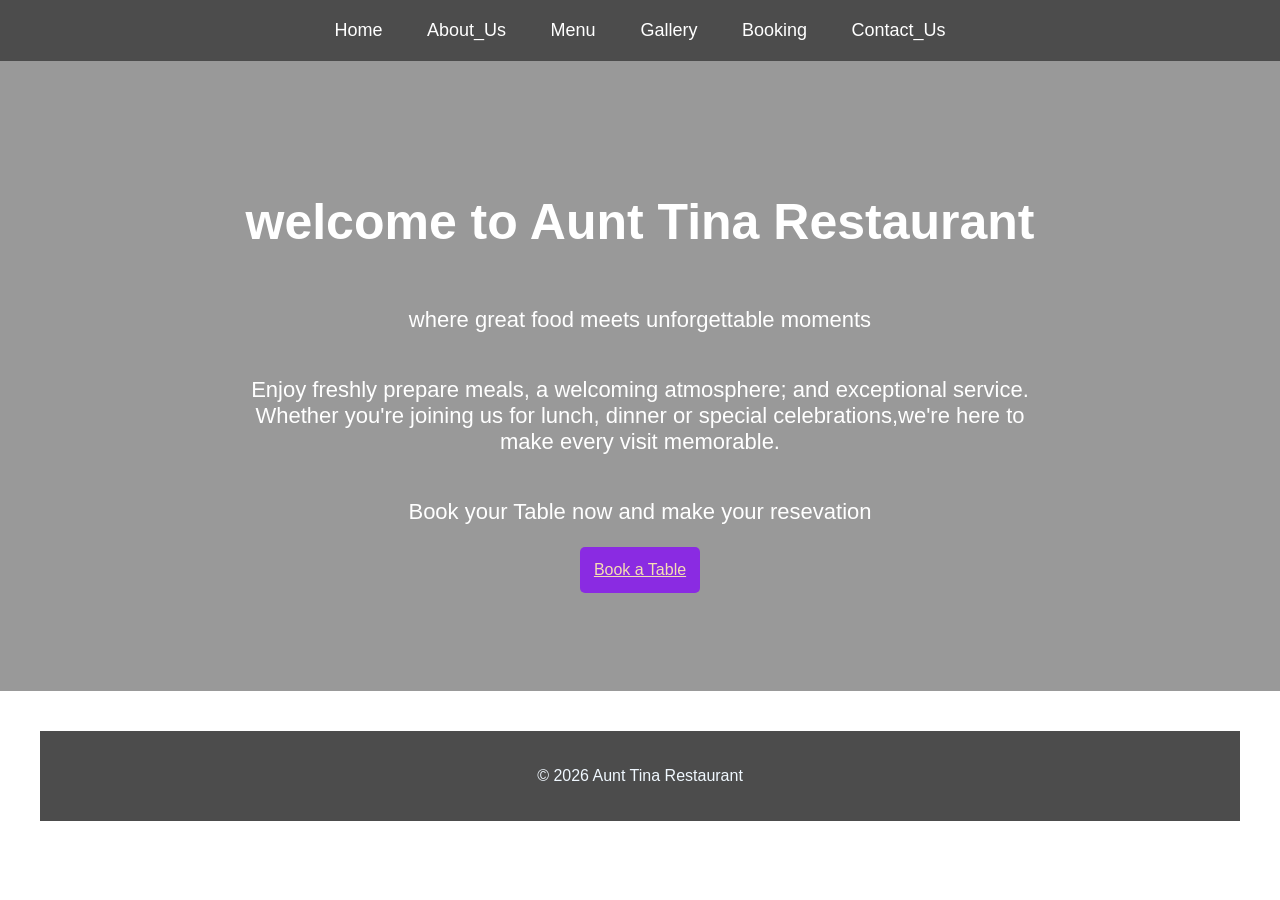
==== index.html @ 79eb687e "Add files via upload" ====
<!DOCTYPE html>
<html lang="en">
<head>
    <meta charset="UTF-8">
    <meta name="viewport" content="width=device-width, initial-scale=1.0">
    <title>aunt tina restaurant</title>
    <link rel="stylesheet" href="style.css">
    <style>
        /* THE BACKGROUD IMAGE*/
        body{
            margin: 0;
            background-image: url("OIP (1).webp");
            background-size: cover;
            background-position: center;
            background-repeat: no-repeat;
            min-height: 100VH;
            font-family: Verdana,sans-serif;
        }
        /* NAVIGATION BAR*/
        nav{
            background-color: rgba(0, 0, 0, 0.7);
            padding: 20PX;
            text-align: center;
        }
        nav a{
            color: white;
            text-decoration: none;
            margin: 20px;
            font-size: 18px;
        }
        /* HOME CONTENT*/
        .home {
            height: 70vh;
            display: flex;
            flex-direction: column;
            justify-content: center;
            align-items: center;
            text-align: center;
            color: white;
            background-color: rgba(0, 0, 0, 0.4);
        }
        .home h1 {
            font-size: 50px;
        }
        .home p {
            font-size: 22px;
        }
        /* BUTTON*/
        .button {
            padding: 14px;
            background-color: blueviolet;
            color: wheat;
            border: navajowhite;
            border-radius: 5px;
            cursor: pointer;
        }
        /* FOOTER */
        footer {
            background-color: rgba(0, 0, 0, 0.7);
            color: aliceblue;
            text-align: center;
            padding: 20px;
            margin: 40px;
        }
    </style>
</head>
<body>
    <!--Navigation-->
    <nav>
        <a href="index.html">Home</a>
         <a href="about_us.html">About_Us</a>
          <a href="menu.html">Menu </a>
           <a href="gallery.html">Gallery</a>
            <a href="booking.html">Booking</a>
             <a href="contact_us.html">Contact_Us</a>
    </nav>
    <!--Home Page-->
    <div class="home">
        <h1>welcome to Aunt Tina Restaurant</h1>
        <p>
            where great food meets unforgettable moments
        </p>
        <p>
            Enjoy freshly prepare meals, a welcoming atmosphere; and exceptional service.<br>
            Whether you're joining us for lunch, dinner or special celebrations,we're here to<br>
            make every visit memorable.
        </p>
        <p>Book your Table now and make your resevation</p>

        <a href="booking.html" class="button">
            Book a Table
        </a>
    </div>

    <!--footer-->
    <footer>
        <p>
            &copy; 2026 Aunt Tina Restaurant
        </p>
    </footer>    
</body>
</html>
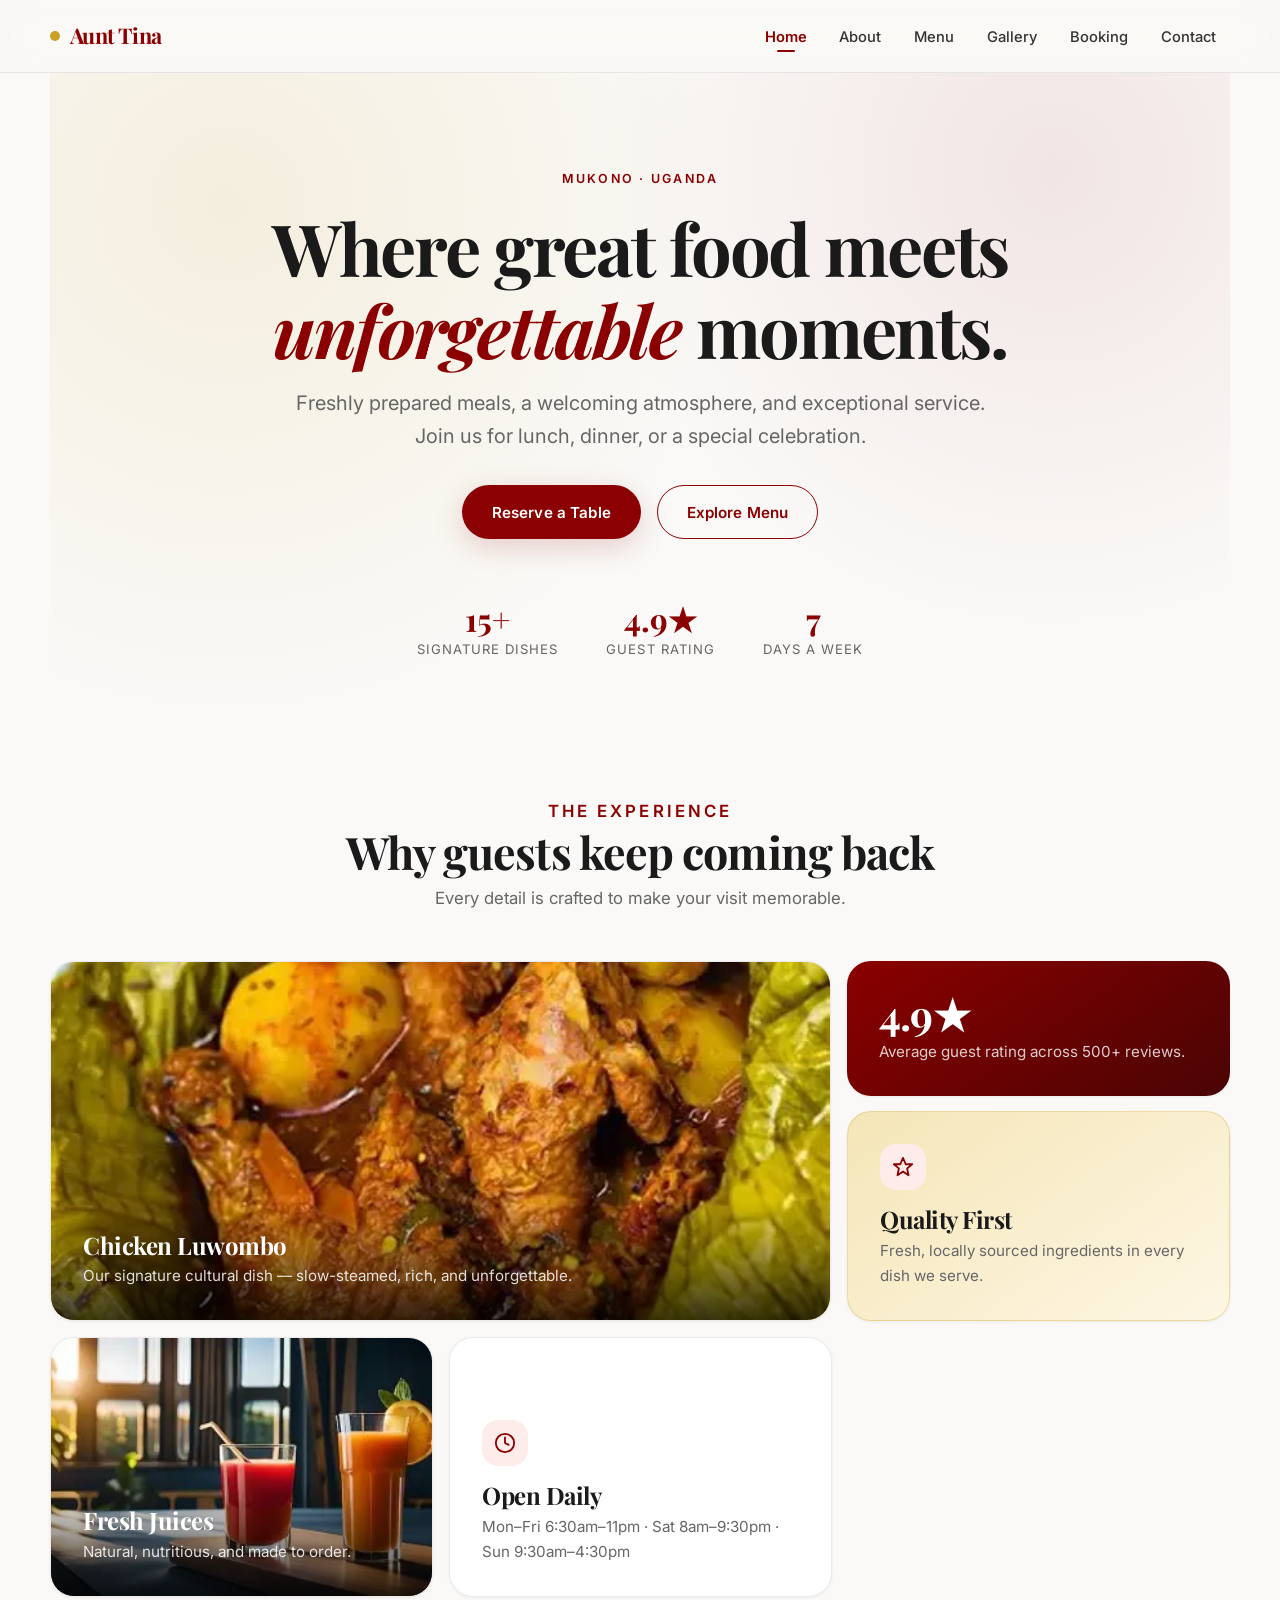
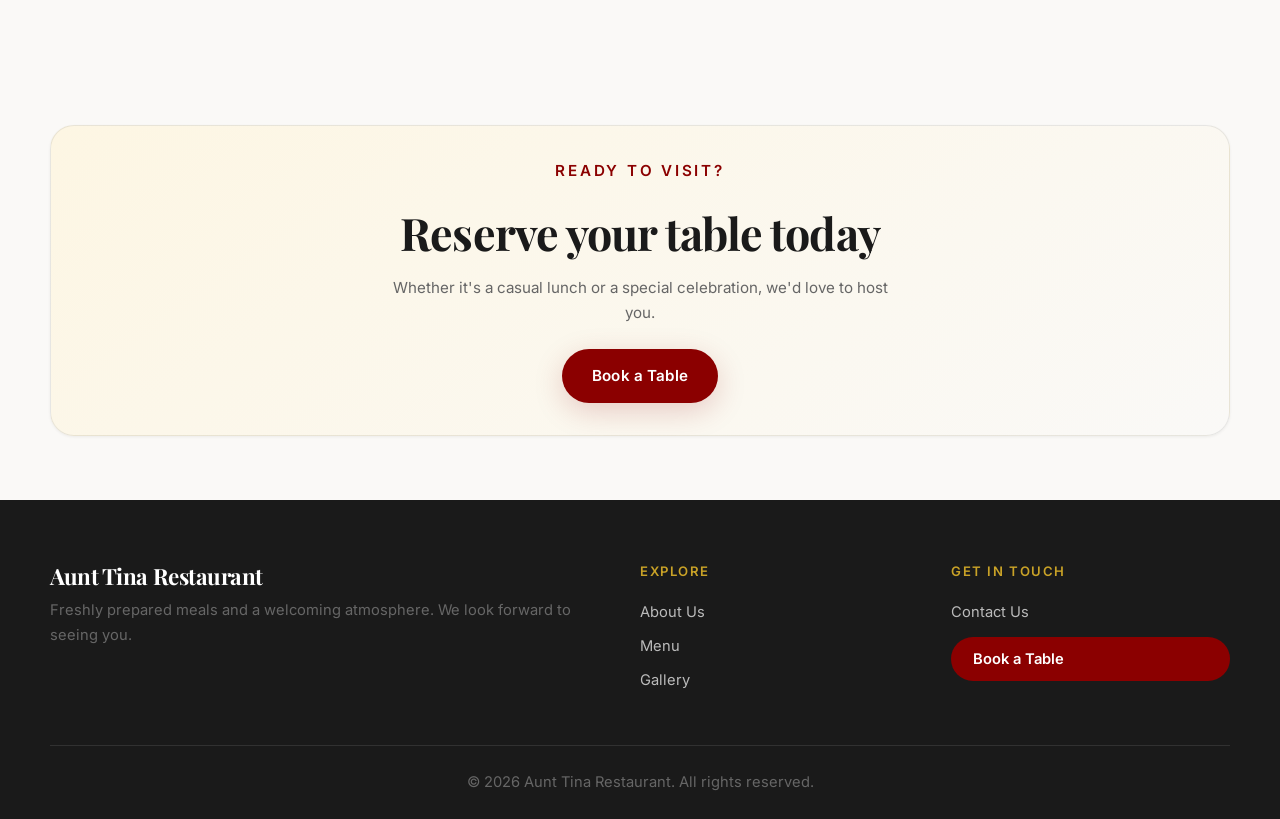
==== commit baf64f83: "Add files via upload" ====
--- a/index.html
+++ b/index.html
@@ -1,102 +1,155 @@
 <!DOCTYPE html>
 <html lang="en">
 <head>
-    <meta charset="UTF-8">
-    <meta name="viewport" content="width=device-width, initial-scale=1.0">
-    <title>aunt tina restaurant</title>
-    <link rel="stylesheet" href="style.css">
-    <style>
-        /* THE BACKGROUD IMAGE*/
-        body{
-            margin: 0;
-            background-image: url("OIP (1).webp");
-            background-size: cover;
-            background-position: center;
-            background-repeat: no-repeat;
-            min-height: 100VH;
-            font-family: Verdana,sans-serif;
-        }
-        /* NAVIGATION BAR*/
-        nav{
-            background-color: rgba(0, 0, 0, 0.7);
-            padding: 20PX;
-            text-align: center;
-        }
-        nav a{
-            color: white;
-            text-decoration: none;
-            margin: 20px;
-            font-size: 18px;
-        }
-        /* HOME CONTENT*/
-        .home {
-            height: 70vh;
-            display: flex;
-            flex-direction: column;
-            justify-content: center;
-            align-items: center;
-            text-align: center;
-            color: white;
-            background-color: rgba(0, 0, 0, 0.4);
-        }
-        .home h1 {
-            font-size: 50px;
-        }
-        .home p {
-            font-size: 22px;
-        }
-        /* BUTTON*/
-        .button {
-            padding: 14px;
-            background-color: blueviolet;
-            color: wheat;
-            border: navajowhite;
-            border-radius: 5px;
-            cursor: pointer;
-        }
-        /* FOOTER */
-        footer {
-            background-color: rgba(0, 0, 0, 0.7);
-            color: aliceblue;
-            text-align: center;
-            padding: 20px;
-            margin: 40px;
-        }
-    </style>
+  <meta charset="UTF-8" />
+  <meta name="viewport" content="width=device-width, initial-scale=1" />
+  <meta name="description" content="Enjoy freshly prepared meals, a warm atmosphere, and exceptional service at Aunt Tina Restaurant in Mukono, Uganda." />
+  <title>Aunt Tina Restaurant — Freshly Prepared, With Love</title>
+
+  <link rel="preconnect" href="https://fonts.googleapis.com" />
+  <link rel="preconnect" href="https://fonts.gstatic.com" crossorigin />
+  <link href="https://fonts.googleapis.com/css2?family=Playfair+Display:ital,wght@0,600;0,700;1,600&family=Inter:wght@400;500;600;700&display=swap" rel="stylesheet" />
+  <link rel="stylesheet" href="style.css" />
 </head>
 <body>
-    <!--Navigation-->
-    <nav>
-        <a href="index.html">Home</a>
-         <a href="about_us.html">About_Us</a>
-          <a href="menu.html">Menu </a>
-           <a href="gallery.html">Gallery</a>
-            <a href="booking.html">Booking</a>
-             <a href="contact_us.html">Contact_Us</a>
-    </nav>
-    <!--Home Page-->
-    <div class="home">
-        <h1>welcome to Aunt Tina Restaurant</h1>
-        <p>
-            where great food meets unforgettable moments
+
+  <!-- ===== HEADER / NAV ===== -->
+  <header class="site-header">
+    <div class="container nav">
+      <a class="nav__brand" href="index.html">
+        <span class="nav__brand-dot"></span>Aunt Tina
+      </a>
+
+      <button class="nav__toggle" aria-label="Toggle menu" aria-expanded="false" aria-controls="nav-links">
+        <span></span><span></span><span></span>
+      </button>
+
+      <ul class="nav__links" id="nav-links">
+        <li><a class="nav__link is-active" href="index.html">Home</a></li>
+        <li><a class="nav__link" href="about.html">About</a></li>
+        <li><a class="nav__link" href="menu.html">Menu</a></li>
+        <li><a class="nav__link" href="gallery.html">Gallery</a></li>
+        <li><a class="nav__link" href="booking.html">Booking</a></li>
+        <li><a class="nav__link" href="contact.html">Contact</a></li>
+      </ul>
+    </div>
+  </header>
+
+  <main>
+    <!-- ===== HERO ===== -->
+    <section class="hero container">
+      <div class="hero__inner reveal">
+        <p class="eyebrow hero__eyebrow">Mukono · Uganda</p>
+        <h1>Where great food meets <em>unforgettable</em> moments.</h1>
+        <p class="hero__lead">
+          Freshly prepared meals, a welcoming atmosphere, and exceptional service.
+          Join us for lunch, dinner, or a special celebration.
         </p>
-        <p>
-            Enjoy freshly prepare meals, a welcoming atmosphere; and exceptional service.<br>
-            Whether you're joining us for lunch, dinner or special celebrations,we're here to<br>
-            make every visit memorable.
+        <div class="hero__actions">
+          <a class="btn btn--primary" href="booking.html">Reserve a Table</a>
+          <a class="btn btn--ghost" href="menu.html">Explore Menu</a>
+        </div>
+
+        <div class="hero__stats">
+          <div class="hero__stat"><strong>15+</strong><span>Signature Dishes</span></div>
+          <div class="hero__stat"><strong>4.9★</strong><span>Guest Rating</span></div>
+          <div class="hero__stat"><strong>7</strong><span>Days a Week</span></div>
+        </div>
+      </div>
+    </section>
+
+    <!-- ===== BENTO HIGHLIGHTS ===== -->
+    <section class="section container">
+      <div class="section-header reveal">
+        <p class="eyebrow">The Experience</p>
+        <h2>Why guests keep coming back</h2>
+        <p>Every detail is crafted to make your visit memorable.</p>
+      </div>
+
+      <div class="bento">
+        <!-- Feature media tile -->
+        <article class="bento__item bento__item--media span-8 row-2 reveal">
+          <img src="chicken.webp" alt="Traditional chicken luwombo served at Aunt Tina Restaurant" />
+          <div class="bento__overlay">
+            <h3>Chicken Luwombo</h3>
+            <p>Our signature cultural dish — slow-steamed, rich, and unforgettable.</p>
+          </div>
+        </article>
+
+        <!-- Stat tile -->
+        <article class="bento__item bento__item--stat span-4 reveal reveal-delay-1">
+          <h3>4.9★</h3>
+          <p>Average guest rating across 500+ reviews.</p>
+        </article>
+
+        <!-- Accent tile -->
+        <article class="bento__item bento__item--accent span-4 reveal reveal-delay-2">
+          <div class="bento__icon" aria-hidden="true">
+            <svg viewBox="0 0 24 24" fill="none" stroke="currentColor" stroke-width="2" stroke-linecap="round" stroke-linejoin="round"><path d="M12 2l3 7h7l-5.5 4.5L18 21l-6-4-6 4 1.5-7.5L2 9h7z"/></svg>
+          </div>
+          <h3>Quality First</h3>
+          <p>Fresh, locally sourced ingredients in every dish we serve.</p>
+        </article>
+
+        <!-- Media tile -->
+        <article class="bento__item bento__item--media span-4 reveal reveal-delay-2">
+          <img src="juice.webp" alt="Fresh fruit juice" />
+          <div class="bento__overlay">
+            <h3>Fresh Juices</h3>
+            <p>Natural, nutritious, and made to order.</p>
+          </div>
+        </article>
+
+        <!-- Info tile -->
+        <article class="bento__item span-4 reveal reveal-delay-3">
+          <div class="bento__icon" aria-hidden="true">
+            <svg viewBox="0 0 24 24" fill="none" stroke="currentColor" stroke-width="2" stroke-linecap="round" stroke-linejoin="round"><circle cx="12" cy="12" r="10"/><polyline points="12 6 12 12 16 14"/></svg>
+          </div>
+          <h3>Open Daily</h3>
+          <p>Mon–Fri 6:30am–11pm · Sat 8am–9:30pm · Sun 9:30am–4:30pm</p>
+        </article>
+      </div>
+    </section>
+
+    <!-- ===== CTA BAND ===== -->
+    <section class="section container">
+      <div class="form-card reveal" style="text-align:center;background:linear-gradient(145deg,#fdf6e3,#faf9f7);">
+        <p class="eyebrow">Ready to visit?</p>
+        <h2 style="margin:0.5rem 0 1rem;">Reserve your table today</h2>
+        <p style="max-width:52ch;margin:0 auto 1.5rem;">
+          Whether it's a casual lunch or a special celebration, we'd love to host you.
         </p>
-        <p>Book your Table now and make your resevation</p>
+        <a class="btn btn--primary" href="booking.html">Book a Table</a>
+      </div>
+    </section>
+  </main>
 
-        <a href="booking.html" class="button">
-            Book a Table
-        </a>
+  <!-- ===== FOOTER ===== -->
+  <footer class="site-footer">
+    <div class="container">
+      <div class="footer-grid">
+        <section>
+          <h2>Aunt Tina Restaurant</h2>
+          <p>Freshly prepared meals and a welcoming atmosphere. We look forward to seeing you.</p>
+        </section>
+        <section>
+          <h3>Explore</h3>
+          <a href="about.html">About Us</a>
+          <a href="menu.html">Menu</a>
+          <a href="gallery.html">Gallery</a>
+        </section>
+        <section>
+          <h3>Get in touch</h3>
+          <a href="contact.html">Contact Us</a>
+          <a href="booking.html" class="footer-cta">Book a Table</a>
+        </section>
+      </div>
+      <div class="footer-bottom">
+        <p>&copy; <span data-year>2026</span> Aunt Tina Restaurant. All rights reserved.</p>
+      </div>
     </div>
+  </footer>
 
-    <!--footer-->
-    <footer>
-        <p>
-            &copy; 2026 Aunt Tina Restaurant
-        </p>
-    </footer>    
+  <script src="main.js"></script>
 </body>
 </html>
--- a/style.css
+++ b/style.css
@@ -0,0 +1,901 @@
+/* ============================================
+   AUNT TINA RESTAURANT — MODERN DESIGN SYSTEM
+   ============================================ */
+
+/* ---------- 1. CSS VARIABLES ---------- */
+:root {
+  /* Brand colors */
+  --brand-900: #4a0404;
+  --brand-700: #8b0000;
+  --brand-500: #c0392b;
+  --brand-400: #e74c3c;
+  --brand-100: #fdecea;
+
+  /* Neutrals */
+  --ink-900: #1a1a1a;
+  --ink-700: #333333;
+  --ink-500: #666666;
+  --ink-300: #a0a0a0;
+  --ink-100: #e5e5e5;
+  --paper: #faf9f7;
+  --white: #ffffff;
+
+  /* Accents */
+  --gold: #c9a227;
+  --gold-soft: #f5e6b8;
+
+  /* Semantic */
+  --bg: var(--paper);
+  --surface: var(--white);
+  --text: var(--ink-700);
+  --text-muted: var(--ink-500);
+  --border: rgba(0, 0, 0, 0.08);
+
+  /* Effects */
+  --shadow-sm: 0 1px 3px rgba(0, 0, 0, 0.06);
+  --shadow-md: 0 4px 16px rgba(0, 0, 0, 0.08);
+  --shadow-lg: 0 12px 40px rgba(0, 0, 0, 0.12);
+  --shadow-glow: 0 8px 30px rgba(139, 0, 0, 0.18);
+
+  /* Radii */
+  --r-sm: 10px;
+  --r-md: 16px;
+  --r-lg: 24px;
+  --r-xl: 32px;
+  --r-full: 999px;
+
+  /* Spacing scale (8px base) */
+  --s-1: 4px;
+  --s-2: 8px;
+  --s-3: 16px;
+  --s-4: 24px;
+  --s-5: 32px;
+  --s-6: 48px;
+  --s-7: 64px;
+  --s-8: 96px;
+
+  /* Typography */
+  --font-display: "Playfair Display", Georgia, serif;
+  --font-body: "Inter", system-ui, -apple-system, sans-serif;
+
+  /* Layout */
+  --container: 1180px;
+  --nav-h: 72px;
+
+  /* Motion */
+  --ease-out: cubic-bezier(0.22, 1, 0.36, 1);
+  --ease-spring: cubic-bezier(0.34, 1.56, 0.64, 1);
+}
+
+/* ---------- 2. RESET ---------- */
+*, *::before, *::after {
+  box-sizing: border-box;
+  margin: 0;
+  padding: 0;
+}
+
+html {
+  scroll-behavior: smooth;
+  -webkit-text-size-adjust: 100%;
+}
+
+body {
+  font-family: var(--font-body);
+  background: var(--bg);
+  color: var(--text);
+  line-height: 1.65;
+  font-size: 16px;
+  -webkit-font-smoothing: antialiased;
+  min-height: 100vh;
+  display: flex;
+  flex-direction: column;
+}
+
+img {
+  max-width: 100%;
+  height: auto;
+  display: block;
+}
+
+a {
+  color: inherit;
+  text-decoration: none;
+}
+
+ul { list-style: none; }
+
+button, input, select, textarea {
+  font: inherit;
+  color: inherit;
+}
+
+:focus-visible {
+  outline: 3px solid var(--gold);
+  outline-offset: 3px;
+}
+
+/* ---------- 3. TYPOGRAPHY ---------- */
+h1, h2, h3, h4 {
+  font-family: var(--font-display);
+  color: var(--ink-900);
+  line-height: 1.15;
+  letter-spacing: -0.02em;
+  font-weight: 700;
+}
+
+h1 {
+  font-size: clamp(2.4rem, 6vw, 4.5rem);
+  letter-spacing: -0.03em;
+}
+
+h2 {
+  font-size: clamp(1.8rem, 4vw, 2.8rem);
+  letter-spacing: -0.02em;
+}
+
+h3 {
+  font-size: clamp(1.2rem, 2.5vw, 1.5rem);
+}
+
+p { color: var(--text-muted); }
+
+.eyebrow {
+  font-family: var(--font-body);
+  font-size: 0.78rem;
+  font-weight: 600;
+  letter-spacing: 0.18em;
+  text-transform: uppercase;
+  color: var(--brand-700);
+}
+
+/* ---------- 4. LAYOUT UTILITIES ---------- */
+.container {
+  width: min(100% - 2.5rem, var(--container));
+  margin-inline: auto;
+}
+
+.section {
+  padding-block: var(--s-7);
+}
+
+.section--tight { padding-block: var(--s-6); }
+
+.section-header {
+  text-align: center;
+  max-width: 640px;
+  margin: 0 auto var(--s-6);
+}
+
+.section-header p {
+  margin-top: var(--s-2);
+  font-size: 1.05rem;
+}
+
+/* ---------- 5. BUTTONS ---------- */
+.btn {
+  display: inline-flex;
+  align-items: center;
+  justify-content: center;
+  gap: var(--s-2);
+  padding: 0.85rem 1.8rem;
+  border-radius: var(--r-full);
+  font-family: var(--font-body);
+  font-weight: 600;
+  font-size: 0.95rem;
+  letter-spacing: 0.01em;
+  border: 1.5px solid transparent;
+  cursor: pointer;
+  transition: transform 0.25s var(--ease-spring),
+              box-shadow 0.25s var(--ease-out),
+              background 0.25s var(--ease-out),
+              color 0.25s var(--ease-out);
+  -webkit-tap-highlight-color: transparent;
+}
+
+.btn:active { transform: scale(0.97); }
+
+.btn--primary {
+  background: var(--brand-700);
+  color: var(--white);
+  box-shadow: var(--shadow-glow);
+}
+
+.btn--primary:hover {
+  background: var(--brand-900);
+  transform: translateY(-2px);
+  box-shadow: 0 14px 34px rgba(139, 0, 0, 0.28);
+}
+
+.btn--ghost {
+  background: transparent;
+  color: var(--brand-700);
+  border-color: var(--brand-700);
+}
+
+.btn--ghost:hover {
+  background: var(--brand-700);
+  color: var(--white);
+  transform: translateY(-2px);
+}
+
+.btn--gold {
+  background: var(--gold);
+  color: var(--ink-900);
+}
+
+.btn--gold:hover {
+  background: var(--gold-soft);
+  transform: translateY(-2px);
+  box-shadow: var(--shadow-md);
+}
+
+.btn--full { width: 100%; }
+
+/* ---------- 6. HEADER / NAV (Frosted Glass) ---------- */
+.site-header {
+  position: sticky;
+  top: 0;
+  z-index: 1000;
+  background: rgba(250, 249, 247, 0.72);
+  backdrop-filter: saturate(180%) blur(18px);
+  -webkit-backdrop-filter: saturate(180%) blur(18px);
+  border-bottom: 1px solid var(--border);
+  transition: box-shadow 0.3s var(--ease-out);
+}
+
+.site-header.is-scrolled { box-shadow: var(--shadow-sm); }
+
+.nav {
+  height: var(--nav-h);
+  display: flex;
+  align-items: center;
+  justify-content: space-between;
+}
+
+.nav__brand {
+  font-family: var(--font-display);
+  font-size: 1.35rem;
+  font-weight: 700;
+  letter-spacing: -0.02em;
+  color: var(--brand-700);
+  display: flex;
+  align-items: center;
+  gap: 0.6rem;
+}
+
+.nav__brand-dot {
+  width: 10px;
+  height: 10px;
+  border-radius: 50%;
+  background: var(--gold);
+  display: inline-block;
+}
+
+.nav__links {
+  display: flex;
+  align-items: center;
+  gap: var(--s-1);
+  list-style: none;
+}
+
+.nav__link {
+  position: relative;
+  padding: 0.5rem 0.9rem;
+  font-size: 0.92rem;
+  font-weight: 500;
+  color: var(--ink-700);
+  border-radius: var(--r-full);
+  transition: color 0.2s, background 0.2s;
+}
+
+.nav__link:hover {
+  background: rgba(139, 0, 0, 0.06);
+  color: var(--brand-700);
+}
+
+.nav__link.is-active {
+  color: var(--brand-700);
+  font-weight: 600;
+}
+
+.nav__link.is-active::after {
+  content: "";
+  position: absolute;
+  bottom: 2px;
+  left: 50%;
+  transform: translateX(-50%);
+  width: 18px;
+  height: 2px;
+  border-radius: 2px;
+  background: var(--brand-700);
+}
+
+/* Mobile nav toggle */
+.nav__toggle {
+  display: none;
+  background: none;
+  border: none;
+  cursor: pointer;
+  padding: 0.4rem;
+  border-radius: var(--r-sm);
+  color: var(--ink-900);
+}
+
+.nav__toggle span {
+  display: block;
+  width: 22px;
+  height: 2px;
+  background: currentColor;
+  border-radius: 2px;
+  transition: transform 0.3s var(--ease-out), opacity 0.3s;
+}
+
+.nav__toggle span + span { margin-top: 5px; }
+
+.nav__toggle.is-open span:nth-child(1) {
+  transform: translateY(7px) rotate(45deg);
+}
+.nav__toggle.is-open span:nth-child(2) { opacity: 0; }
+.nav__toggle.is-open span:nth-child(3) {
+  transform: translateY(-7px) rotate(-45deg);
+}
+
+/* ---------- 7. HERO ---------- */
+.hero {
+  position: relative;
+  padding-block: var(--s-8) var(--s-7);
+  text-align: center;
+  overflow: hidden;
+}
+
+.hero::before {
+  content: "";
+  position: absolute;
+  inset: 0;
+  background:
+    radial-gradient(circle at 15% 20%, rgba(201, 162, 39, 0.12), transparent 45%),
+    radial-gradient(circle at 85% 15%, rgba(139, 0, 0, 0.08), transparent 40%);
+  pointer-events: none;
+}
+
+.hero__inner { position: relative; z-index: 1; }
+
+.hero__eyebrow { margin-bottom: var(--s-3); }
+
+.hero h1 {
+  max-width: 18ch;
+  margin-inline: auto;
+  margin-bottom: var(--s-3);
+}
+
+.hero h1 em {
+  font-style: italic;
+  color: var(--brand-700);
+}
+
+.hero__lead {
+  font-size: clamp(1.05rem, 2vw, 1.25rem);
+  max-width: 56ch;
+  margin-inline: auto;
+  margin-bottom: var(--s-5);
+}
+
+.hero__actions {
+  display: flex;
+  flex-wrap: wrap;
+  gap: var(--s-3);
+  justify-content: center;
+}
+
+.hero__stats {
+  display: flex;
+  justify-content: center;
+  gap: var(--s-6);
+  margin-top: var(--s-7);
+  flex-wrap: wrap;
+}
+
+.hero__stat strong {
+  display: block;
+  font-family: var(--font-display);
+  font-size: 2rem;
+  color: var(--brand-700);
+  line-height: 1;
+}
+
+.hero__stat span {
+  font-size: 0.82rem;
+  letter-spacing: 0.08em;
+  text-transform: uppercase;
+  color: var(--text-muted);
+}
+
+/* ---------- 8. BENTO GRID SYSTEM ---------- */
+.bento {
+  display: grid;
+  gap: var(--s-3);
+  grid-template-columns: repeat(12, 1fr);
+  grid-auto-rows: minmax(120px, auto);
+}
+
+.bento__item {
+  background: var(--surface);
+  border: 1px solid var(--border);
+  border-radius: var(--r-lg);
+  padding: var(--s-5);
+  box-shadow: var(--shadow-sm);
+  transition: transform 0.3s var(--ease-out), box-shadow 0.3s var(--ease-out);
+  position: relative;
+  overflow: hidden;
+  display: flex;
+  flex-direction: column;
+  justify-content: flex-end;
+}
+
+.bento__item:hover {
+  transform: translateY(-4px);
+  box-shadow: var(--shadow-lg);
+}
+
+/* Bento spans */
+.span-4  { grid-column: span 4; }
+.span-6  { grid-column: span 6; }
+.span-8  { grid-column: span 8; }
+.span-12 { grid-column: span 12; }
+
+.row-2 { grid-row: span 2; }
+
+/* Image tiles */
+.bento__item--media {
+  padding: 0;
+  min-height: 260px;
+  justify-content: flex-end;
+}
+
+.bento__item--media img {
+  position: absolute;
+  inset: 0;
+  width: 100%;
+  height: 100%;
+  object-fit: cover;
+  transition: transform 0.6s var(--ease-out);
+}
+
+.bento__item--media:hover img { transform: scale(1.06); }
+
+.bento__overlay {
+  position: relative;
+  z-index: 1;
+  padding: var(--s-5);
+  background: linear-gradient(to top, rgba(0,0,0,0.75), transparent);
+  color: var(--white);
+}
+
+.bento__overlay h3 {
+  color: var(--white);
+  margin-bottom: var(--s-1);
+}
+
+.bento__overlay p {
+  color: rgba(255,255,255,0.85);
+  font-size: 0.92rem;
+}
+
+/* Stat tile */
+.bento__item--stat {
+  justify-content: center;
+  align-items: flex-start;
+  background: linear-gradient(145deg, var(--brand-700), var(--brand-900));
+  color: var(--white);
+  border: none;
+}
+
+.bento__item--stat h3 {
+  color: var(--white);
+  font-size: 2.6rem;
+  line-height: 1;
+  margin-bottom: var(--s-1);
+}
+
+.bento__item--stat p {
+  color: rgba(255,255,255,0.8);
+  font-size: 0.9rem;
+}
+
+/* Accent tile */
+.bento__item--accent {
+  background: linear-gradient(145deg, var(--gold-soft), #fdf6e3);
+  border-color: rgba(201, 162, 39, 0.3);
+}
+
+.bento__icon {
+  width: 46px;
+  height: 46px;
+  border-radius: var(--r-md);
+  background: var(--brand-100);
+  color: var(--brand-700);
+  display: grid;
+  place-items: center;
+  margin-bottom: var(--s-3);
+}
+
+.bento__icon svg { width: 22px; height: 22px; }
+
+.bento__item h3 { margin-bottom: var(--s-1); }
+
+.bento__item p { font-size: 0.95rem; }
+
+/* ---------- 9. MENU CARDS ---------- */
+.menu-grid {
+  display: grid;
+  gap: var(--s-3);
+  grid-template-columns: repeat(auto-fit, minmax(280px, 1fr));
+}
+
+.menu-card {
+  background: var(--surface);
+  border: 1px solid var(--border);
+  border-radius: var(--r-md);
+  padding: var(--s-4);
+  display: flex;
+  justify-content: space-between;
+  align-items: flex-start;
+  gap: var(--s-3);
+  transition: transform 0.25s var(--ease-out), box-shadow 0.25s var(--ease-out), border-color 0.25s;
+}
+
+.menu-card:hover {
+  transform: translateY(-3px);
+  box-shadow: var(--shadow-md);
+  border-color: rgba(139, 0, 0, 0.15);
+}
+
+.menu-card h3 {
+  font-size: 1.1rem;
+  margin-bottom: var(--s-1);
+}
+
+.menu-card p {
+  font-size: 0.88rem;
+  line-height: 1.5;
+}
+
+.menu-card__price {
+  font-family: var(--font-display);
+  font-weight: 700;
+  font-size: 1.05rem;
+  color: var(--brand-700);
+  white-space: nowrap;
+  padding-top: 2px;
+}
+
+.menu-category { margin-bottom: var(--s-6); }
+
+.menu-category__title {
+  font-size: 1.5rem;
+  margin-bottom: var(--s-4);
+  padding-bottom: var(--s-2);
+  border-bottom: 2px solid var(--brand-700);
+  display: inline-block;
+}
+
+/* ---------- 10. CHEF CARDS ---------- */
+.chefs-grid {
+  display: grid;
+  gap: var(--s-3);
+  grid-template-columns: repeat(auto-fit, minmax(220px, 1fr));
+}
+
+.chef-card {
+  background: var(--surface);
+  border: 1px solid var(--border);
+  border-radius: var(--r-lg);
+  padding: var(--s-5) var(--s-4);
+  text-align: center;
+  box-shadow: var(--shadow-sm);
+  transition: transform 0.3s var(--ease-out), box-shadow 0.3s var(--ease-out);
+}
+
+.chef-card:hover {
+  transform: translateY(-5px);
+  box-shadow: var(--shadow-lg);
+}
+
+.chef-card__photo {
+  width: 110px;
+  height: 110px;
+  border-radius: 50%;
+  object-fit: cover;
+  margin: 0 auto var(--s-3);
+  border: 3px solid var(--gold-soft);
+  box-shadow: 0 0 0 4px var(--white), 0 6px 18px rgba(139, 0, 0, 0.12);
+  transition: transform 0.3s var(--ease-spring);
+}
+
+.chef-card:hover .chef-card__photo { transform: scale(1.05); }
+
+.chef-card h3 { font-size: 1.1rem; margin-bottom: var(--s-1); }
+
+.chef-card__role {
+  font-size: 0.8rem;
+  font-weight: 600;
+  letter-spacing: 0.08em;
+  text-transform: uppercase;
+  color: var(--gold);
+  margin-bottom: var(--s-2);
+}
+
+.chef-card p { font-size: 0.88rem; line-height: 1.55; }
+
+/* ---------- 11. FORMS ---------- */
+.form-card {
+  background: var(--surface);
+  border: 1px solid var(--border);
+  border-radius: var(--r-lg);
+  padding: var(--s-5);
+  box-shadow: var(--shadow-sm);
+}
+
+.form-card h2 { margin-bottom: var(--s-2); }
+
+.form-card > p {
+  margin-bottom: var(--s-4);
+  font-size: 0.95rem;
+}
+
+.form-group { margin-bottom: var(--s-3); }
+
+.form-group label {
+  display: block;
+  font-size: 0.85rem;
+  font-weight: 600;
+  color: var(--ink-700);
+  margin-bottom: var(--s-1);
+}
+
+.form-group input,
+.form-group select,
+.form-group textarea {
+  width: 100%;
+  padding: 0.8rem 1rem;
+  border: 1.5px solid var(--ink-100);
+  border-radius: var(--r-sm);
+  background: var(--white);
+  font-size: 0.95rem;
+  transition: border-color 0.2s, box-shadow 0.2s;
+}
+
+.form-group input:focus,
+.form-group select:focus,
+.form-group textarea:focus {
+  outline: none;
+  border-color: var(--brand-500);
+  box-shadow: 0 0 0 4px rgba(192, 57, 43, 0.1);
+}
+
+.form-group textarea { resize: vertical; min-height: 100px; }
+
+.form-row {
+  display: grid;
+  gap: var(--s-3);
+  grid-template-columns: 1fr 1fr;
+}
+
+.booking-grid {
+  display: grid;
+  gap: var(--s-4);
+  grid-template-columns: repeat(auto-fit, minmax(min(100%, 320px), 1fr));
+}
+
+/* ---------- 12. CONTACT INFO ---------- */
+.info-grid {
+  display: grid;
+  gap: var(--s-3);
+  grid-template-columns: repeat(auto-fit, minmax(240px, 1fr));
+}
+
+.info-card {
+  background: var(--surface);
+  border: 1px solid var(--border);
+  border-radius: var(--r-md);
+  padding: var(--s-4);
+  transition: transform 0.25s var(--ease-out), box-shadow 0.25s;
+}
+
+.info-card:hover {
+  transform: translateY(-3px);
+  box-shadow: var(--shadow-md);
+}
+
+.info-card__icon {
+  width: 44px;
+  height: 44px;
+  border-radius: var(--r-sm);
+  background: var(--brand-100);
+  color: var(--brand-700);
+  display: grid;
+  place-items: center;
+  margin-bottom: var(--s-3);
+}
+
+.info-card h3 {
+  font-size: 1.05rem;
+  margin-bottom: var(--s-2);
+}
+
+.info-card a {
+  color: var(--brand-700);
+  font-weight: 500;
+  transition: color 0.2s;
+}
+
+.info-card a:hover { color: var(--brand-500); }
+
+.info-card p { font-size: 0.9rem; line-height: 1.6; }
+
+/* ---------- 13. SCROLL ANIMATIONS ---------- */
+.reveal {
+  opacity: 0;
+  transform: translateY(28px);
+  transition: opacity 0.7s var(--ease-out), transform 0.7s var(--ease-out);
+  will-change: opacity, transform;
+}
+
+.reveal.is-visible {
+  opacity: 1;
+  transform: none;
+}
+
+.reveal-delay-1 { transition-delay: 0.08s; }
+.reveal-delay-2 { transition-delay: 0.16s; }
+.reveal-delay-3 { transition-delay: 0.24s; }
+.reveal-delay-4 { transition-delay: 0.32s; }
+
+@media (prefers-reduced-motion: reduce) {
+  .reveal { opacity: 1; transform: none; transition: none; }
+  html { scroll-behavior: auto; }
+}
+
+/* ---------- 14. FOOTER ---------- */
+.site-footer {
+  background: var(--ink-900);
+  color: rgba(255, 255, 255, 0.75);
+  padding-block: var(--s-7) var(--s-4);
+  margin-top: auto;
+}
+
+.footer-grid {
+  display: grid;
+  gap: var(--s-5);
+  grid-template-columns: 2fr 1fr 1fr;
+  margin-bottom: var(--s-6);
+}
+
+.site-footer h2 {
+  font-size: 1.4rem;
+  color: var(--white);
+  margin-bottom: var(--s-2);
+}
+
+.site-footer h3 {
+  font-size: 0.82rem;
+  font-weight: 600;
+  letter-spacing: 0.12em;
+  text-transform: uppercase;
+  color: var(--gold);
+  margin-bottom: var(--s-3);
+  font-family: var(--font-body);
+}
+
+.site-footer p { font-size: 0.92rem; line-height: 1.7; }
+
+.site-footer a {
+  display: block;
+  padding: 0.3rem 0;
+  font-size: 0.92rem;
+  color: rgba(255, 255, 255, 0.7);
+  transition: color 0.2s, transform 0.2s;
+}
+
+.site-footer a:hover {
+  color: var(--white);
+  transform: translateX(3px);
+}
+
+.footer-cta {
+  display: inline-block;
+  margin-top: var(--s-2);
+  padding: 0.6rem 1.4rem !important;
+  background: var(--brand-700);
+  color: var(--white) !important;
+  border-radius: var(--r-full);
+  font-weight: 600;
+  transition: background 0.2s, transform 0.2s !important;
+}
+
+.footer-cta:hover {
+  background: var(--brand-500);
+  transform: translateY(-2px) !important;
+}
+
+.footer-bottom {
+  border-top: 1px solid rgba(255, 255, 255, 0.1);
+  padding-top: var(--s-4);
+  text-align: center;
+  font-size: 0.85rem;
+  color: rgba(255, 255, 255, 0.45);
+}
+
+/* ---------- 15. RESPONSIVE ---------- */
+@media (max-width: 900px) {
+  .span-4, .span-6, .span-8 { grid-column: span 6; }
+  .span-12 { grid-column: span 12; }
+  .footer-grid { grid-template-columns: 1fr 1fr; }
+}
+
+@media (max-width: 768px) {
+  .nav__toggle {
+    display: grid;
+    place-content: center;
+    min-width: 44px;
+    min-height: 44px;
+  }
+
+  .nav__links {
+    position: fixed;
+    inset: var(--nav-h) 0 auto 0;
+    flex-direction: column;
+    align-items: stretch;
+    gap: 0;
+    padding: var(--s-3);
+    background: rgba(250, 249, 247, 0.98);
+    backdrop-filter: blur(20px);
+    border-bottom: 1px solid var(--border);
+    box-shadow: var(--shadow-lg);
+    transform: translateY(-120%);
+    opacity: 0;
+    pointer-events: none;
+    transition: transform 0.35s var(--ease-out), opacity 0.35s;
+  }
+
+  .nav__links.is-open {
+    transform: translateY(0);
+    opacity: 1;
+    pointer-events: auto;
+  }
+
+  .nav__link {
+    display: flex;
+    align-items: center;
+    min-height: 44px;
+    padding: 0.9rem 1rem;
+  }
+  .nav__link.is-active::after { display: none; }
+
+  .hero { padding-block: var(--s-7) var(--s-6); }
+
+  .hero__stats { gap: var(--s-4); }
+
+  .form-row { grid-template-columns: 1fr; }
+
+  .section { padding-block: var(--s-6); }
+
+  .form-group input,
+  .form-group select,
+  .form-group textarea { font-size: 16px; }
+}
+
+@media (max-width: 600px) {
+  .container { width: min(100% - 2rem, var(--container)); }
+
+  .span-4, .span-6, .span-8, .span-12 { grid-column: span 12; }
+
+  .bento { grid-auto-rows: auto; }
+  .row-2 { grid-row: auto; }
+
+  .menu-grid { grid-template-columns: repeat(auto-fit, minmax(min(100%, 280px), 1fr)); }
+  .menu-card > div { min-width: 0; }
+  .menu-card__price { white-space: normal; }
+
+  .footer-grid { grid-template-columns: 1fr; }
+}
